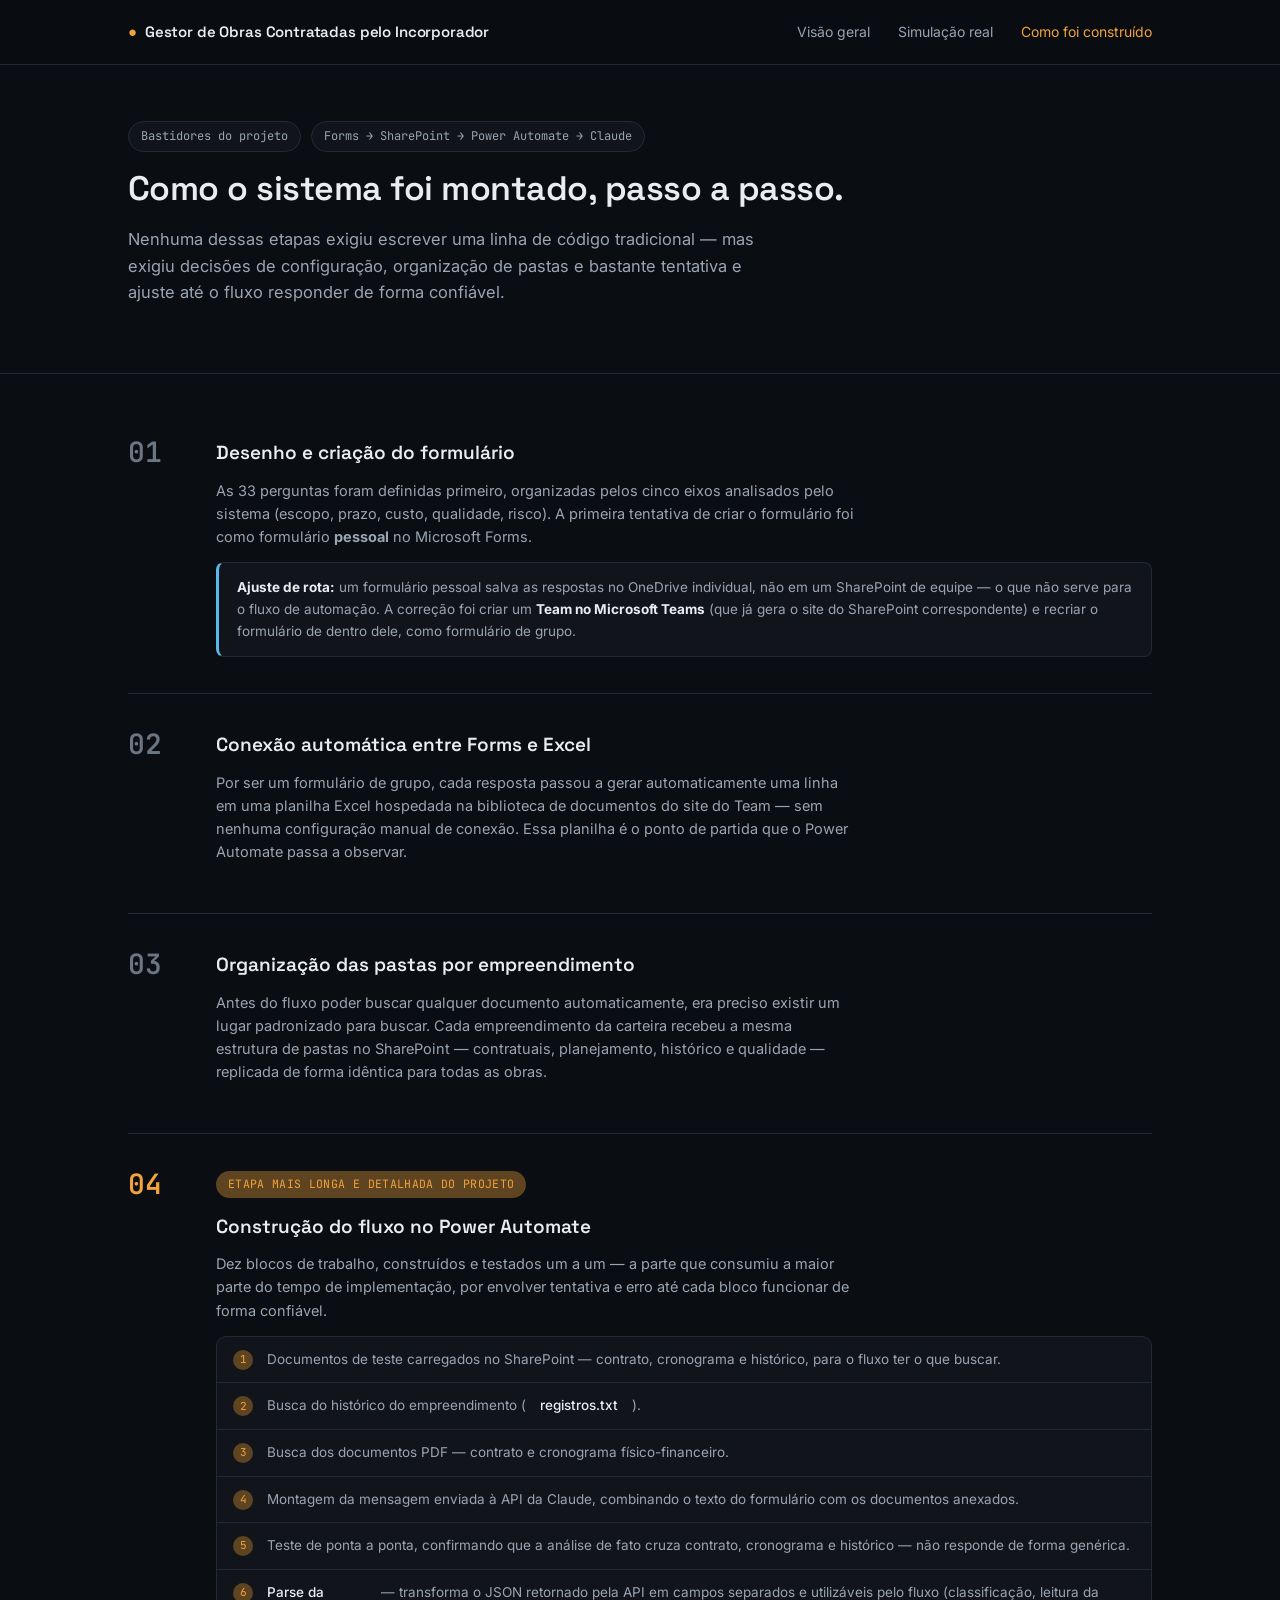
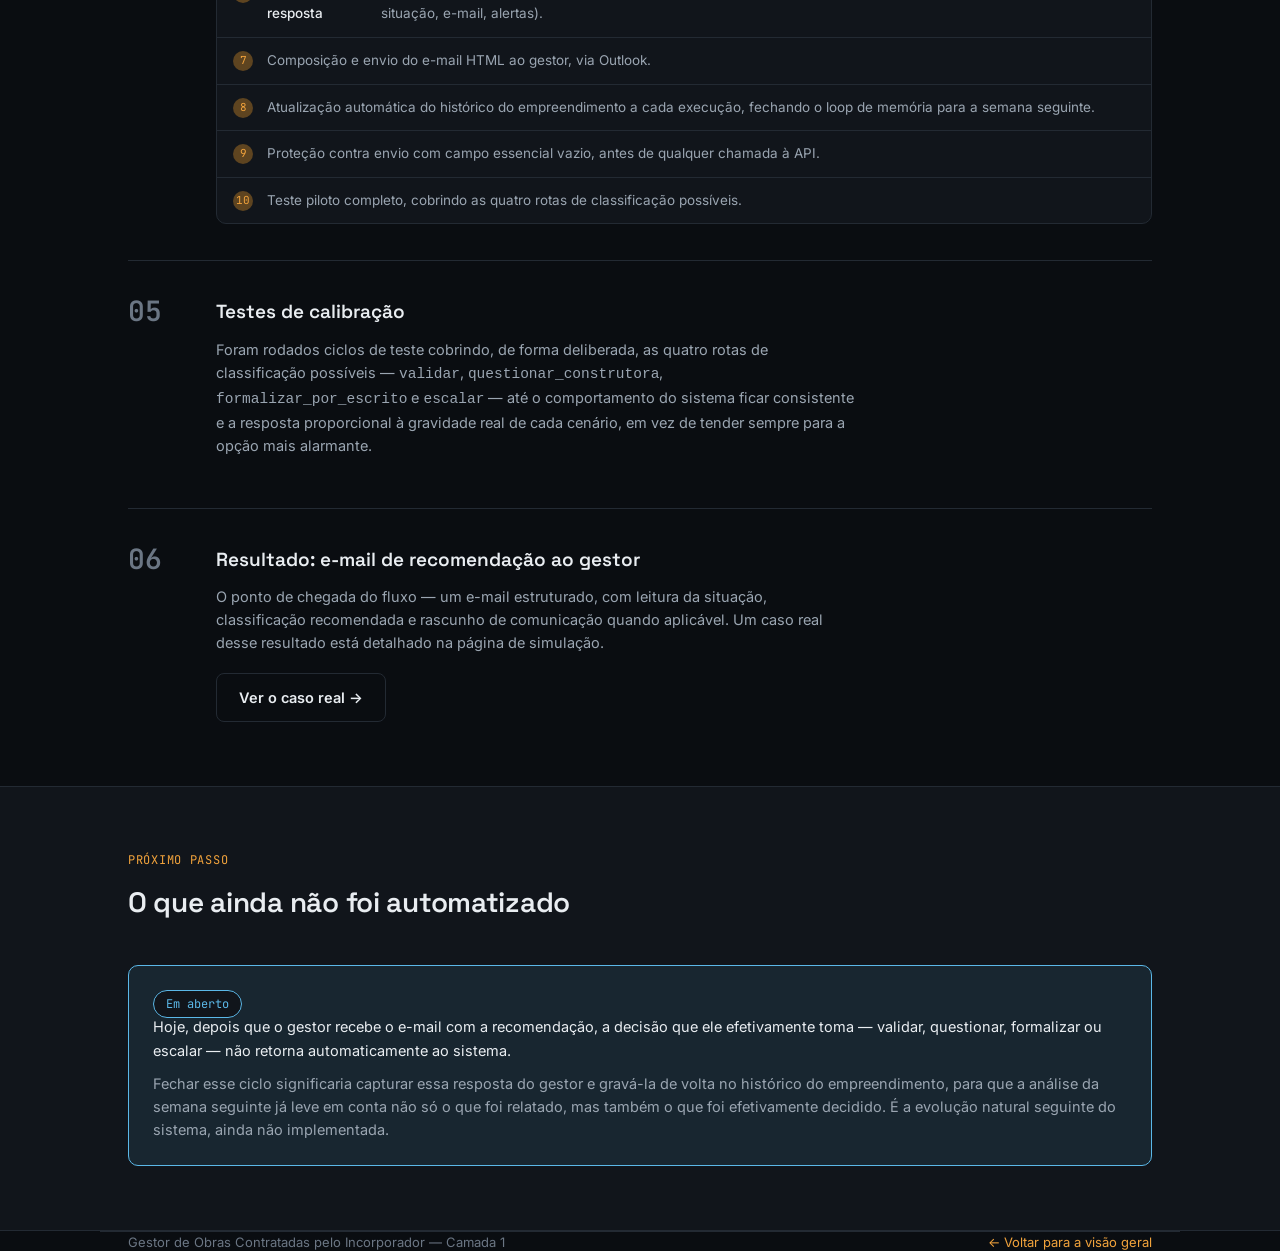
==== construcao.html @ 73fba5fa "adicionar pagina como construido" ====
<!DOCTYPE html>
<html lang="pt-BR">
<head>
<meta charset="UTF-8">
<meta name="viewport" content="width=device-width, initial-scale=1.0">
<title>Como foi construído | Gestor de Obras Contratadas pelo Incorporador</title>
<meta name="description" content="O caminho real de implementação do sistema: do desenho do formulário ao fluxo no Power Automate, os testes de calibração e o próximo passo ainda em aberto.">
<link rel="preconnect" href="https://fonts.googleapis.com">
<link href="https://fonts.googleapis.com/css2?family=Space+Grotesk:wght@500;600;700&family=Inter:wght@400;500;600&family=JetBrains+Mono:wght@400;500;600;700&display=swap" rel="stylesheet">
<link rel="stylesheet" href="assets/css/style.css">
</head>
<body>

<nav class="site-nav">
  <div class="wrap">
    <div class="brand"><span class="dot">●</span> Gestor de Obras Contratadas pelo Incorporador</div>
    <div class="nav-links">
      <a href="index.html">Visão geral</a>
      <a href="simulacao.html">Simulação real</a>
      <a href="construcao.html" class="current">Como foi construído</a>
    </div>
  </div>
</nav>

<header class="case-header">
  <div class="wrap">
    <div class="case-tags">
      <span class="tag">Bastidores do projeto</span>
      <span class="tag">Forms → SharePoint → Power Automate → Claude</span>
    </div>
    <h1 class="hero-title" style="font-size: 34px; max-width: 720px;">
      Como o sistema foi montado, passo a passo.
    </h1>
    <p class="hero-lede" style="max-width: 640px;">
      Nenhuma dessas etapas exigiu escrever uma linha de código tradicional —
      mas exigiu decisões de configuração, organização de pastas e bastante
      tentativa e ajuste até o fluxo responder de forma confiável.
    </p>
  </div>
</header>

<section>
  <div class="wrap">
    <div class="build-trail">

      <div class="build-step">
        <div class="build-step-no">01</div>
        <div class="build-step-body">
          <h3>Desenho e criação do formulário</h3>
          <p>
            As 33 perguntas foram definidas primeiro, organizadas pelos cinco
            eixos analisados pelo sistema (escopo, prazo, custo, qualidade,
            risco). A primeira tentativa de criar o formulário foi como
            formulário <strong>pessoal</strong> no Microsoft Forms.
          </p>
          <div class="detour-note">
            <strong>Ajuste de rota:</strong> um formulário pessoal salva as
            respostas no OneDrive individual, não em um SharePoint de equipe —
            o que não serve para o fluxo de automação. A correção foi criar um
            <strong>Team no Microsoft Teams</strong> (que já gera o site do
            SharePoint correspondente) e recriar o formulário de dentro dele,
            como formulário de grupo.
          </div>
        </div>
      </div>

      <div class="build-step">
        <div class="build-step-no">02</div>
        <div class="build-step-body">
          <h3>Conexão automática entre Forms e Excel</h3>
          <p>
            Por ser um formulário de grupo, cada resposta passou a gerar
            automaticamente uma linha em uma planilha Excel hospedada na
            biblioteca de documentos do site do Team — sem nenhuma
            configuração manual de conexão. Essa planilha é o ponto de partida
            que o Power Automate passa a observar.
          </p>
        </div>
      </div>

      <div class="build-step">
        <div class="build-step-no">03</div>
        <div class="build-step-body">
          <h3>Organização das pastas por empreendimento</h3>
          <p>
            Antes do fluxo poder buscar qualquer documento automaticamente,
            era preciso existir um lugar padronizado para buscar. Cada
            empreendimento da carteira recebeu a mesma estrutura de pastas no
            SharePoint — contratuais, planejamento, histórico e qualidade —
            replicada de forma idêntica para todas as obras.
          </p>
        </div>
      </div>

      <div class="build-step is-longest">
        <div class="build-step-no">04</div>
        <div class="build-step-body">
          <span class="duration-badge">Etapa mais longa e detalhada do projeto</span>
          <h3>Construção do fluxo no Power Automate</h3>
          <p>
            Dez blocos de trabalho, construídos e testados um a um — a parte
            que consumiu a maior parte do tempo de implementação, por
            envolver tentativa e erro até cada bloco funcionar de forma
            confiável.
          </p>
          <ol class="substep-list">
            <li>Documentos de teste carregados no SharePoint — contrato, cronograma e histórico, para o fluxo ter o que buscar.</li>
            <li>Busca do histórico do empreendimento (<strong>registros.txt</strong>).</li>
            <li>Busca dos documentos PDF — contrato e cronograma físico-financeiro.</li>
            <li>Montagem da mensagem enviada à API da Claude, combinando o texto do formulário com os documentos anexados.</li>
            <li>Teste de ponta a ponta, confirmando que a análise de fato cruza contrato, cronograma e histórico — não responde de forma genérica.</li>
            <li><strong>Parse da resposta</strong> — transforma o JSON retornado pela API em campos separados e utilizáveis pelo fluxo (classificação, leitura da situação, e-mail, alertas).</li>
            <li>Composição e envio do e-mail HTML ao gestor, via Outlook.</li>
            <li>Atualização automática do histórico do empreendimento a cada execução, fechando o loop de memória para a semana seguinte.</li>
            <li>Proteção contra envio com campo essencial vazio, antes de qualquer chamada à API.</li>
            <li>Teste piloto completo, cobrindo as quatro rotas de classificação possíveis.</li>
          </ol>
        </div>
      </div>

      <div class="build-step">
        <div class="build-step-no">05</div>
        <div class="build-step-body">
          <h3>Testes de calibração</h3>
          <p>
            Foram rodados ciclos de teste cobrindo, de forma deliberada, as
            quatro rotas de classificação possíveis — <code>validar</code>,
            <code>questionar_construtora</code>, <code>formalizar_por_escrito</code>
            e <code>escalar</code> — até o comportamento do sistema ficar
            consistente e a resposta proporcional à gravidade real de cada
            cenário, em vez de tender sempre para a opção mais alarmante.
          </p>
        </div>
      </div>

      <div class="build-step">
        <div class="build-step-no">06</div>
        <div class="build-step-body">
          <h3>Resultado: e-mail de recomendação ao gestor</h3>
          <p>
            O ponto de chegada do fluxo — um e-mail estruturado, com leitura
            da situação, classificação recomendada e rascunho de comunicação
            quando aplicável. Um caso real desse resultado está detalhado na
            página de simulação.
          </p>
          <a href="simulacao.html" class="btn btn-ghost" style="margin-top: 4px;">Ver o caso real →</a>
        </div>
      </div>

    </div>
  </div>
</section>

<section class="alt">
  <div class="wrap">
    <div class="section-head">
      <p class="section-label">Próximo passo</p>
      <h2>O que ainda não foi automatizado</h2>
    </div>

    <div class="next-step-card">
      <span class="tag">Em aberto</span>
      <p>
        Hoje, depois que o gestor recebe o e-mail com a recomendação, a
        decisão que ele efetivamente toma — validar, questionar, formalizar
        ou escalar — não retorna automaticamente ao sistema.
      </p>
      <p>
        Fechar esse ciclo significaria capturar essa resposta do gestor e
        gravá-la de volta no histórico do empreendimento, para que a análise
        da semana seguinte já leve em conta não só o que foi relatado, mas
        também o que foi efetivamente decidido. É a evolução natural seguinte
        do sistema, ainda não implementada.
      </p>
    </div>
  </div>
</section>

<footer class="wrap">
  <span>Gestor de Obras Contratadas pelo Incorporador — Camada 1</span>
  <a href="index.html">← Voltar para a visão geral</a>
</footer>

</body>
</html>
---- assets/css/style.css ----
/* ============================================================
   Gestor de Obras Contratadas pelo Incorporador — site estático
   ============================================================ */

:root {
  /* Base */
  --bg-0: #0a0d11;
  --bg-1: #11151b;
  --bg-2: #161b22;
  --line: #232a33;
  --text-0: #e9edf1;
  --text-1: #9aa5b1;
  --text-2: #6b7684;

  /* Acento principal — âmbar de sinalização de obra */
  --amber: #f2a33c;
  --amber-dim: #5e4420;

  /* Cores semânticas dos status reais do sistema */
  --st-validar: #3ddc84;
  --st-validar-bg: rgba(61, 220, 132, 0.1);
  --st-questionar: #5bb8e8;
  --st-questionar-bg: rgba(91, 184, 232, 0.1);
  --st-formalizar: #f2a33c;
  --st-formalizar-bg: rgba(242, 163, 60, 0.12);
  --st-escalar: #e5484d;
  --st-escalar-bg: rgba(229, 72, 77, 0.12);

  /* Type */
  --f-display: 'Space Grotesk', sans-serif;
  --f-body: 'Inter', sans-serif;
  --f-mono: 'JetBrains Mono', monospace;

  --radius: 10px;
  --maxw: 1080px;
}

* { box-sizing: border-box; }
html { scroll-behavior: smooth; }

body {
  margin: 0;
  background: var(--bg-0);
  color: var(--text-0);
  font-family: var(--f-body);
  line-height: 1.6;
  -webkit-font-smoothing: antialiased;
}

a { color: var(--amber); text-decoration: none; }
a:hover { text-decoration: underline; }

img { max-width: 100%; display: block; }

.wrap {
  max-width: var(--maxw);
  margin: 0 auto;
  padding: 0 28px;
}

/* ---------- Nav ---------- */
.site-nav {
  position: sticky;
  top: 0;
  z-index: 50;
  background: rgba(10, 13, 17, 0.85);
  backdrop-filter: blur(10px);
  border-bottom: 1px solid var(--line);
}
.site-nav .wrap {
  display: flex;
  align-items: center;
  justify-content: space-between;
  height: 64px;
}
.brand {
  font-family: var(--f-display);
  font-weight: 600;
  font-size: 15px;
  color: var(--text-0);
  letter-spacing: -0.01em;
  display: flex;
  align-items: center;
  gap: 8px;
}
.brand .dot { color: var(--amber); }
.nav-links {
  display: flex;
  gap: 28px;
  font-size: 14px;
}
.nav-links a { color: var(--text-1); }
.nav-links a:hover { color: var(--text-0); text-decoration: none; }
.nav-links a.current { color: var(--amber); }

/* ---------- Hero ---------- */
.hero {
  padding: 72px 0 56px;
  border-bottom: 1px solid var(--line);
}
.hero-grid {
  display: grid;
  grid-template-columns: 1.1fr 1fr;
  gap: 56px;
  align-items: center;
}
.eyebrow {
  font-family: var(--f-mono);
  font-size: 12.5px;
  letter-spacing: 0.06em;
  color: var(--amber);
  text-transform: uppercase;
  margin: 0 0 16px 0;
}
h1.hero-title {
  font-family: var(--f-display);
  font-size: 42px;
  line-height: 1.12;
  font-weight: 600;
  letter-spacing: -0.015em;
  margin: 0 0 18px 0;
  color: var(--text-0);
}
.hero-lede {
  font-size: 16.5px;
  color: var(--text-1);
  max-width: 480px;
  margin: 0 0 28px 0;
}
.hero-actions { display: flex; gap: 14px; flex-wrap: wrap; }

.btn {
  display: inline-flex;
  align-items: center;
  gap: 8px;
  font-family: var(--f-body);
  font-weight: 600;
  font-size: 14.5px;
  padding: 12px 22px;
  border-radius: 8px;
  border: 1px solid transparent;
  cursor: pointer;
}
.btn-primary {
  background: var(--amber);
  color: #1a1304;
}
.btn-primary:hover { background: #ffb95c; text-decoration: none; }
.btn-ghost {
  background: transparent;
  border-color: var(--line);
  color: var(--text-0);
}
.btn-ghost:hover { border-color: var(--amber); text-decoration: none; }

/* ---------- Instrument panel (hero visual) ---------- */
.panel {
  background: var(--bg-1);
  border: 1px solid var(--line);
  border-radius: var(--radius);
  padding: 22px;
}
.panel-head {
  display: flex;
  justify-content: space-between;
  align-items: baseline;
  margin-bottom: 16px;
  font-family: var(--f-mono);
  font-size: 11.5px;
  color: var(--text-2);
  text-transform: uppercase;
  letter-spacing: 0.05em;
}
.axis-row {
  display: flex;
  align-items: center;
  justify-content: space-between;
  padding: 11px 0;
  border-bottom: 1px solid var(--line);
  font-size: 14px;
}
.axis-row:last-child { border-bottom: none; }
.axis-name { color: var(--text-0); font-weight: 500; }
.axis-status {
  font-family: var(--f-mono);
  font-size: 11.5px;
  font-weight: 600;
  padding: 3px 10px;
  border-radius: 100px;
  letter-spacing: 0.02em;
}
.axis-status.ok { color: var(--st-validar); background: var(--st-validar-bg); }
.axis-status.warn { color: var(--st-formalizar); background: var(--st-formalizar-bg); }

/* ---------- Sections ---------- */
section { padding: 64px 0; }
section.alt { background: var(--bg-1); border-top: 1px solid var(--line); border-bottom: 1px solid var(--line); }

.section-head { max-width: 600px; margin: 0 0 40px 0; }
.section-label {
  font-family: var(--f-mono);
  font-size: 12px;
  color: var(--amber);
  text-transform: uppercase;
  letter-spacing: 0.06em;
  margin: 0 0 10px 0;
}
h2 {
  font-family: var(--f-display);
  font-size: 28px;
  font-weight: 600;
  letter-spacing: -0.01em;
  margin: 0 0 12px 0;
  color: var(--text-0);
}
h3 {
  font-family: var(--f-display);
  font-size: 18px;
  font-weight: 600;
  color: var(--text-0);
  margin: 0 0 8px 0;
}
.section-desc { color: var(--text-1); font-size: 15.5px; margin: 0; }

/* ---------- Flow diagram ---------- */
.flow {
  display: flex;
  align-items: stretch;
  gap: 0;
  overflow-x: auto;
  padding-bottom: 8px;
}
.flow-step {
  flex: 1;
  min-width: 150px;
  background: var(--bg-1);
  border: 1px solid var(--line);
  border-radius: var(--radius);
  padding: 18px 16px;
  position: relative;
}
.flow-step .step-no {
  font-family: var(--f-mono);
  font-size: 11px;
  color: var(--amber);
  margin-bottom: 10px;
  display: block;
}
.flow-step h4 {
  font-family: var(--f-body);
  font-size: 14.5px;
  font-weight: 600;
  margin: 0 0 6px 0;
  color: var(--text-0);
}
.flow-step p {
  font-size: 13px;
  color: var(--text-1);
  margin: 0;
  line-height: 1.5;
}
.flow-arrow {
  display: flex;
  align-items: center;
  justify-content: center;
  width: 28px;
  color: var(--text-2);
  font-size: 18px;
  flex-shrink: 0;
}

/* ---------- Route cards ---------- */
.routes-grid {
  display: grid;
  grid-template-columns: repeat(4, 1fr);
  gap: 16px;
}
.route-card {
  background: var(--bg-1);
  border: 1px solid var(--line);
  border-radius: var(--radius);
  padding: 20px;
  border-top: 3px solid var(--c);
}
.route-card.validar { --c: var(--st-validar); }
.route-card.questionar { --c: var(--st-questionar); }
.route-card.formalizar { --c: var(--st-formalizar); }
.route-card.escalar { --c: var(--st-escalar); }
.route-name {
  font-family: var(--f-mono);
  font-size: 13px;
  font-weight: 700;
  color: var(--c);
  margin: 0 0 10px 0;
  text-transform: lowercase;
}
.route-card p { font-size: 13.5px; color: var(--text-1); margin: 0; }

/* ---------- Folder tree (estrutura de pastas do SharePoint) ---------- */
.folder-tree {
  background: var(--bg-2);
  border: 1px solid var(--line);
  border-radius: var(--radius);
  padding: 24px 28px;
  margin-top: 28px;
  font-family: var(--f-mono);
  font-size: 13.5px;
}
.folder-tree-note {
  font-family: var(--f-body);
  font-size: 13.5px;
  color: var(--text-1);
  margin: 0 0 18px 0;
}
.ft-row {
  display: flex;
  align-items: baseline;
  gap: 10px;
  padding: 5px 0;
  color: var(--text-1);
}
.ft-row .ft-icon { color: var(--text-2); flex-shrink: 0; }
.ft-row .ft-name { color: var(--text-0); }
.ft-row .ft-desc { color: var(--text-2); font-family: var(--f-body); font-size: 12.5px; }
.ft-l1 { padding-left: 0; }
.ft-l2 { padding-left: 22px; }
.ft-l3 { padding-left: 44px; }
.ft-row.ft-highlight .ft-name { color: var(--amber); }

/* ---------- Subsection heading (inside an existing section) ---------- */
.subsection-head {
  margin-top: 56px;
  margin-bottom: 0;
}
.subsection-head h3 { font-size: 17px; margin-bottom: 6px; }
.subsection-head p { color: var(--text-1); font-size: 14px; margin: 0; }

/* ============================================================
   Página "Como foi construído"
   ============================================================ */

.build-trail {
  position: relative;
  padding-left: 0;
}
.build-step {
  display: grid;
  grid-template-columns: 64px 1fr;
  gap: 24px;
  padding: 36px 0;
  border-bottom: 1px solid var(--line);
}
.build-step:first-child { padding-top: 0; }
.build-step:last-child { border-bottom: none; padding-bottom: 0; }

.build-step-no {
  font-family: var(--f-mono);
  font-size: 28px;
  font-weight: 600;
  color: var(--text-2);
  line-height: 1;
}
.build-step.is-longest .build-step-no { color: var(--amber); }

.build-step-body h3 {
  font-size: 19px;
  margin-bottom: 10px;
}
.build-step-body > p {
  color: var(--text-1);
  font-size: 14.5px;
  margin: 0 0 14px 0;
  max-width: 640px;
}
.duration-badge {
  display: inline-flex;
  align-items: center;
  gap: 6px;
  font-family: var(--f-mono);
  font-size: 11.5px;
  color: var(--amber);
  background: var(--amber-dim);
  border-radius: 100px;
  padding: 4px 12px;
  margin-bottom: 14px;
  text-transform: uppercase;
  letter-spacing: 0.03em;
}

.substep-list {
  list-style: none;
  margin: 0;
  padding: 0;
  counter-reset: substep;
  border: 1px solid var(--line);
  border-radius: var(--radius);
  background: var(--bg-1);
  overflow: hidden;
}
.substep-list li {
  counter-increment: substep;
  display: flex;
  gap: 14px;
  padding: 12px 16px;
  border-bottom: 1px solid var(--line);
  font-size: 13.5px;
  color: var(--text-1);
}
.substep-list li:last-child { border-bottom: none; }
.substep-list li::before {
  content: counter(substep);
  font-family: var(--f-mono);
  font-size: 11px;
  color: var(--amber);
  background: var(--amber-dim);
  width: 20px;
  height: 20px;
  border-radius: 50%;
  display: flex;
  align-items: center;
  justify-content: center;
  flex-shrink: 0;
  margin-top: 1px;
}
.substep-list li strong { color: var(--text-0); font-weight: 500; }

.detour-note {
  background: var(--bg-1);
  border: 1px solid var(--line);
  border-left: 3px solid var(--st-questionar);
  border-radius: 8px;
  padding: 14px 18px;
  font-size: 13.5px;
  color: var(--text-1);
  margin-top: 14px;
}
.detour-note strong { color: var(--text-0); }

.next-step-card {
  background: var(--st-questionar-bg);
  border: 1px solid var(--st-questionar);
  border-radius: var(--radius);
  padding: 24px;
}
.next-step-card .tag {
  border-color: var(--st-questionar);
  color: var(--st-questionar);
  margin-bottom: 12px;
}
.next-step-card p { color: var(--text-0); font-size: 14.5px; margin: 0; }
.next-step-card p + p { margin-top: 10px; color: var(--text-1); }

/* ---------- Cards / grid ---------- */
.card-grid {
  display: grid;
  grid-template-columns: repeat(3, 1fr);
  gap: 20px;
}
.info-card {
  background: var(--bg-1);
  border: 1px solid var(--line);
  border-radius: var(--radius);
  padding: 22px;
}
.info-card p { color: var(--text-1); font-size: 14px; margin: 0; }

/* ---------- CTA banner ---------- */
.cta-banner {
  background: linear-gradient(135deg, var(--bg-2), var(--bg-1));
  border: 1px solid var(--line);
  border-radius: 16px;
  padding: 44px;
  display: flex;
  align-items: center;
  justify-content: space-between;
  gap: 32px;
  flex-wrap: wrap;
}
.cta-banner h3 { font-size: 22px; margin-bottom: 6px; }
.cta-banner p { color: var(--text-1); margin: 0; max-width: 460px; }

/* ---------- Footer ---------- */
footer {
  border-top: 1px solid var(--line);
  padding: 32px 0;
  font-size: 13px;
  color: var(--text-2);
  display: flex;
  justify-content: space-between;
  flex-wrap: wrap;
  gap: 12px;
}

/* ============================================================
   Simulação page
   ============================================================ */

.case-header {
  padding: 56px 0 40px;
  border-bottom: 1px solid var(--line);
}
.case-tags {
  display: flex;
  gap: 10px;
  margin-bottom: 18px;
  flex-wrap: wrap;
}
.tag {
  font-family: var(--f-mono);
  font-size: 12px;
  color: var(--text-1);
  background: var(--bg-1);
  border: 1px solid var(--line);
  padding: 5px 12px;
  border-radius: 100px;
}
.expectation-box {
  background: var(--bg-1);
  border: 1px solid var(--line);
  border-left: 3px solid var(--st-questionar);
  border-radius: 8px;
  padding: 18px 20px;
  margin-top: 24px;
  font-size: 14.5px;
  color: var(--text-1);
}
.expectation-box strong { color: var(--text-0); }

/* Data table */
.data-table {
  width: 100%;
  border-collapse: collapse;
  font-size: 14px;
  background: var(--bg-1);
  border: 1px solid var(--line);
  border-radius: var(--radius);
  overflow: hidden;
}
.data-table th, .data-table td {
  text-align: left;
  padding: 12px 16px;
  border-bottom: 1px solid var(--line);
}
.data-table th {
  font-family: var(--f-mono);
  font-size: 11.5px;
  text-transform: uppercase;
  letter-spacing: 0.04em;
  color: var(--text-2);
  background: var(--bg-2);
  width: 38%;
}
.data-table td { color: var(--text-0); }
.data-table tr:last-child td, .data-table tr:last-child th { border-bottom: none; }
.data-table .group-row th, .data-table .group-row td {
  background: var(--bg-2);
  font-family: var(--f-mono);
  font-size: 11.5px;
  color: var(--amber);
  text-transform: uppercase;
  letter-spacing: 0.05em;
}

/* Evidence trail — signature element */
.trail {
  position: relative;
  padding-left: 28px;
  margin-top: 8px;
}
.trail::before {
  content: '';
  position: absolute;
  left: 7px;
  top: 6px;
  bottom: 6px;
  width: 2px;
  background: var(--line);
}
.trail-item {
  position: relative;
  padding-bottom: 28px;
}
.trail-item:last-child { padding-bottom: 0; }
.trail-dot {
  position: absolute;
  left: -28px;
  top: 4px;
  width: 16px;
  height: 16px;
  border-radius: 50%;
  background: var(--bg-0);
  border: 2px solid var(--text-2);
}
.trail-item.flag .trail-dot { border-color: var(--st-formalizar); background: var(--st-formalizar-bg); }
.trail-date {
  font-family: var(--f-mono);
  font-size: 12px;
  color: var(--text-2);
  margin-bottom: 4px;
}
.trail-item.flag .trail-date { color: var(--st-formalizar); }
.trail-text { font-size: 14.5px; color: var(--text-1); }
.trail-item.flag .trail-text { color: var(--text-0); }
.trail-text strong { color: var(--text-0); }

.verdict-card {
  background: var(--st-formalizar-bg);
  border: 1px solid var(--st-formalizar);
  border-radius: var(--radius);
  padding: 24px;
  margin-top: 24px;
}
.verdict-card .route-name { font-size: 15px; margin-bottom: 8px; }
.verdict-card p { color: var(--text-0); font-size: 14.5px; margin: 0; }

/* Email embed */
.email-frame-wrap {
  border: 1px solid var(--line);
  border-radius: var(--radius);
  overflow: hidden;
  background: #fff;
}
.email-frame-wrap iframe {
  width: 100%;
  height: 1500px;
  border: none;
  display: block;
}

.download-row {
  display: flex;
  gap: 14px;
  margin-top: 18px;
  flex-wrap: wrap;
}
.download-card {
  display: flex;
  align-items: center;
  gap: 12px;
  background: var(--bg-1);
  border: 1px solid var(--line);
  border-radius: 8px;
  padding: 14px 18px;
  flex: 1;
  min-width: 220px;
}
.download-card .dl-icon {
  font-family: var(--f-mono);
  color: var(--amber);
  font-size: 18px;
}
.download-card .dl-text { flex: 1; }
.download-card .dl-name { font-size: 14px; color: var(--text-0); font-weight: 500; }
.download-card .dl-meta { font-size: 12px; color: var(--text-2); }
.download-card a.dl-btn {
  font-family: var(--f-mono);
  font-size: 12px;
  color: var(--amber);
  border: 1px solid var(--amber-dim);
  padding: 6px 12px;
  border-radius: 6px;
}
.download-card a.dl-btn:hover { background: var(--amber-dim); text-decoration: none; }

.qr-card {
  display: flex;
  align-items: center;
  gap: 18px;
  background: var(--bg-1);
  border: 1px solid var(--line);
  border-radius: var(--radius);
  padding: 20px;
}
.qr-card img {
  width: 96px;
  height: 96px;
  border-radius: 6px;
  background: #fff;
  padding: 6px;
}
.qr-card .qr-text { font-size: 13.5px; color: var(--text-1); }
.qr-card .qr-text a { font-family: var(--f-mono); font-size: 12.5px; }

/* ---------- Responsive ---------- */
@media (max-width: 880px) {
  .hero-grid { grid-template-columns: 1fr; gap: 36px; }
  .routes-grid { grid-template-columns: repeat(2, 1fr); }
  .card-grid { grid-template-columns: 1fr; }
  .flow { flex-direction: column; }
  .flow-arrow { transform: rotate(90deg); width: auto; padding: 4px 0; }
  h1.hero-title { font-size: 32px; }
  .nav-links { gap: 18px; font-size: 13px; }
  .cta-banner { flex-direction: column; align-items: flex-start; }
  .email-frame-wrap iframe { height: 1900px; }
}
@media (max-width: 600px) {
  .routes-grid { grid-template-columns: 1fr; }
  .qr-card { flex-direction: column; text-align: center; }
}

@media (prefers-reduced-motion: reduce) {
  html { scroll-behavior: auto; }
}

:focus-visible {
  outline: 2px solid var(--amber);
  outline-offset: 2px;
}
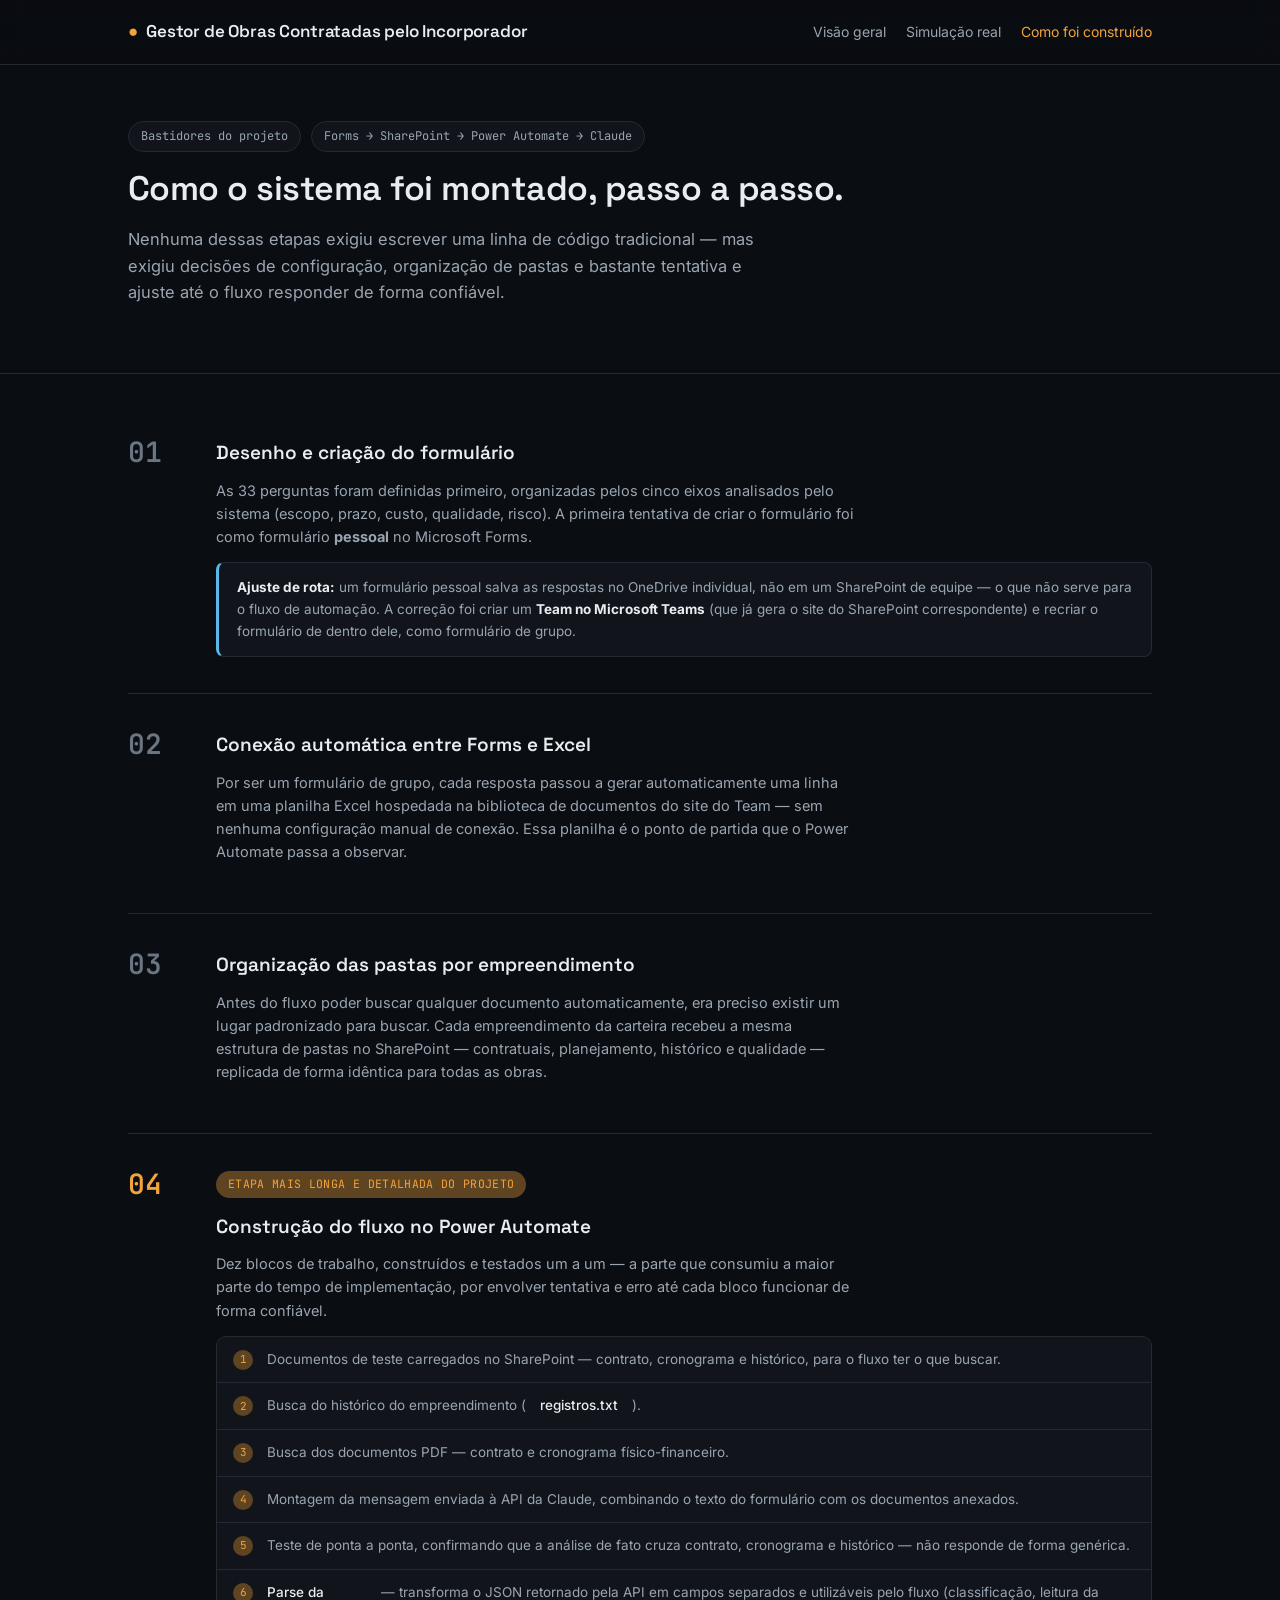
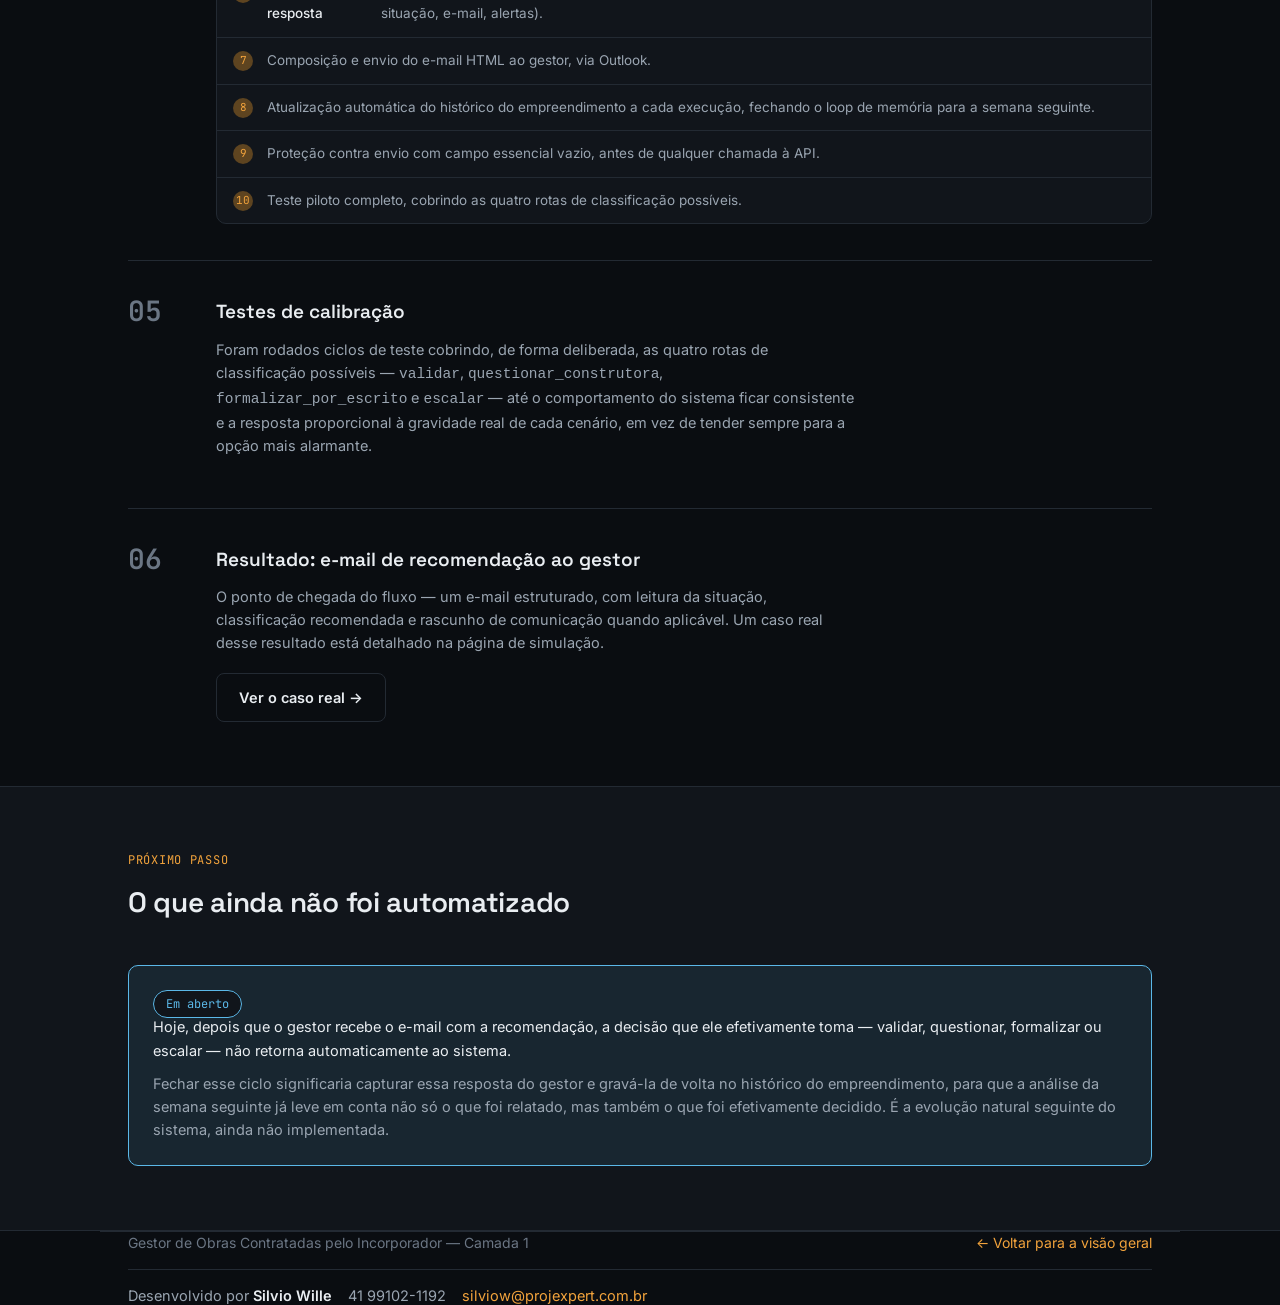
==== commit c1fcc478: "versao 22jun26 11h" ====
--- a/construcao.html
+++ b/construcao.html
@@ -177,8 +177,15 @@
 </section>
 
 <footer class="wrap">
-  <span>Gestor de Obras Contratadas pelo Incorporador — Camada 1</span>
-  <a href="index.html">← Voltar para a visão geral</a>
+  <div class="footer-row">
+    <span>Gestor de Obras Contratadas pelo Incorporador — Camada 1</span>
+    <a href="index.html">← Voltar para a visão geral</a>
+  </div>
+  <div class="footer-credit">
+    <span>Desenvolvido por <strong>Silvio Wille</strong></span>
+    <span>41 99102-1192</span>
+    <a href="mailto:silviow@projexpert.com.br">silviow@projexpert.com.br</a>
+  </div>
 </footer>
 
 </body>
--- a/assets/css/style.css
+++ b/assets/css/style.css
@@ -63,7 +63,7 @@
   position: sticky;
   top: 0;
   z-index: 50;
-  background: rgba(10, 13, 17, 0.85);
+  background: rgba(10, 13, 17, 0.92);
   backdrop-filter: blur(10px);
   border-bottom: 1px solid var(--line);
 }
@@ -71,27 +71,40 @@
   display: flex;
   align-items: center;
   justify-content: space-between;
-  height: 64px;
+  flex-wrap: wrap;
+  gap: 10px 24px;
+  min-height: 64px;
+  padding-top: 12px;
+  padding-bottom: 12px;
 }
 .brand {
   font-family: var(--f-display);
   font-weight: 600;
-  font-size: 15px;
+  font-size: 17px;
   color: var(--text-0);
   letter-spacing: -0.01em;
   display: flex;
   align-items: center;
   gap: 8px;
-}
-.brand .dot { color: var(--amber); }
+  line-height: 1.25;
+  white-space: normal;
+}
+.brand .dot { color: var(--amber); flex-shrink: 0; }
 .nav-links {
   display: flex;
-  gap: 28px;
+  gap: 20px;
+  flex-wrap: wrap;
   font-size: 14px;
 }
-.nav-links a { color: var(--text-1); }
+.nav-links a { color: var(--text-1); white-space: nowrap; }
 .nav-links a:hover { color: var(--text-0); text-decoration: none; }
 .nav-links a.current { color: var(--amber); }
+
+@media (max-width: 640px) {
+  .site-nav .wrap { flex-direction: column; align-items: flex-start; gap: 8px; padding-top: 14px; padding-bottom: 14px; }
+  .brand { font-size: 16.5px; }
+  .nav-links { gap: 16px; font-size: 13.5px; width: 100%; }
+}
 
 /* ---------- Hero ---------- */
 .hero {
@@ -482,13 +495,35 @@
 /* ---------- Footer ---------- */
 footer {
   border-top: 1px solid var(--line);
-  padding: 32px 0;
-  font-size: 13px;
+  padding: 28px 0 32px;
+  font-size: 14px;
   color: var(--text-2);
+  display: flex;
+  flex-direction: column;
+  gap: 14px;
+}
+.footer-row {
   display: flex;
   justify-content: space-between;
   flex-wrap: wrap;
-  gap: 12px;
+  gap: 10px 16px;
+}
+.footer-credit {
+  border-top: 1px solid var(--line);
+  padding-top: 14px;
+  font-size: 14.5px;
+  color: var(--text-1);
+  display: flex;
+  flex-wrap: wrap;
+  gap: 6px 16px;
+  align-items: baseline;
+}
+.footer-credit strong { color: var(--text-0); font-weight: 600; }
+.footer-credit a { color: var(--amber); }
+
+@media (max-width: 640px) {
+  footer { font-size: 14px; }
+  .footer-credit { font-size: 14px; flex-direction: column; gap: 4px; }
 }
 
 /* ============================================================
@@ -689,13 +724,22 @@
   .flow { flex-direction: column; }
   .flow-arrow { transform: rotate(90deg); width: auto; padding: 4px 0; }
   h1.hero-title { font-size: 32px; }
-  .nav-links { gap: 18px; font-size: 13px; }
   .cta-banner { flex-direction: column; align-items: flex-start; }
   .email-frame-wrap iframe { height: 1900px; }
 }
 @media (max-width: 600px) {
   .routes-grid { grid-template-columns: 1fr; }
   .qr-card { flex-direction: column; text-align: center; }
+  .wrap { padding: 0 18px; }
+  .data-table-scroll { overflow-x: auto; -webkit-overflow-scrolling: touch; border-radius: var(--radius); }
+  .data-table { font-size: 13px; min-width: 480px; }
+  .data-table th, .data-table td { padding: 10px 12px; }
+  .build-step { grid-template-columns: 1fr; gap: 8px; }
+  .build-step-no { font-size: 20px; }
+  h2 { font-size: 23px; }
+  .hero-title { font-size: 27px; }
+  .case-header .hero-title { font-size: 26px !important; }
+  section { padding: 44px 0; }
 }
 
 @media (prefers-reduced-motion: reduce) {
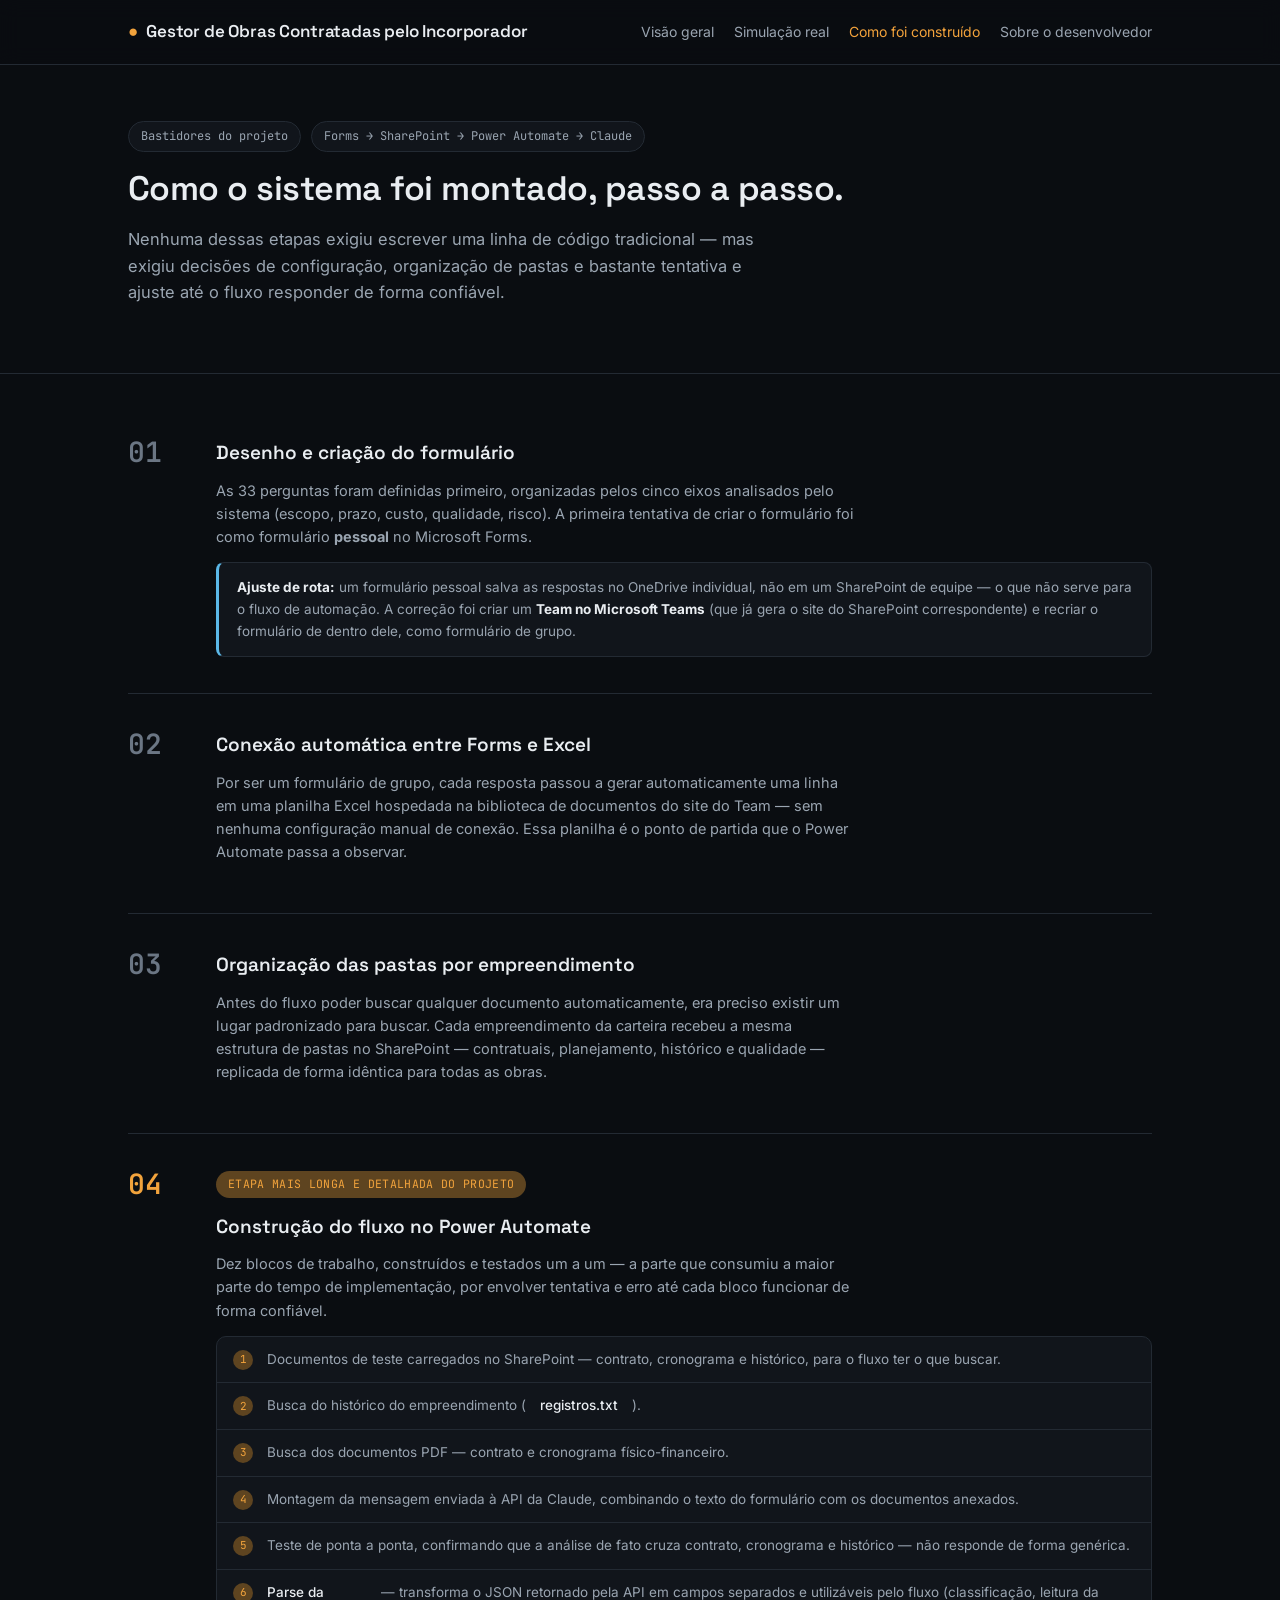
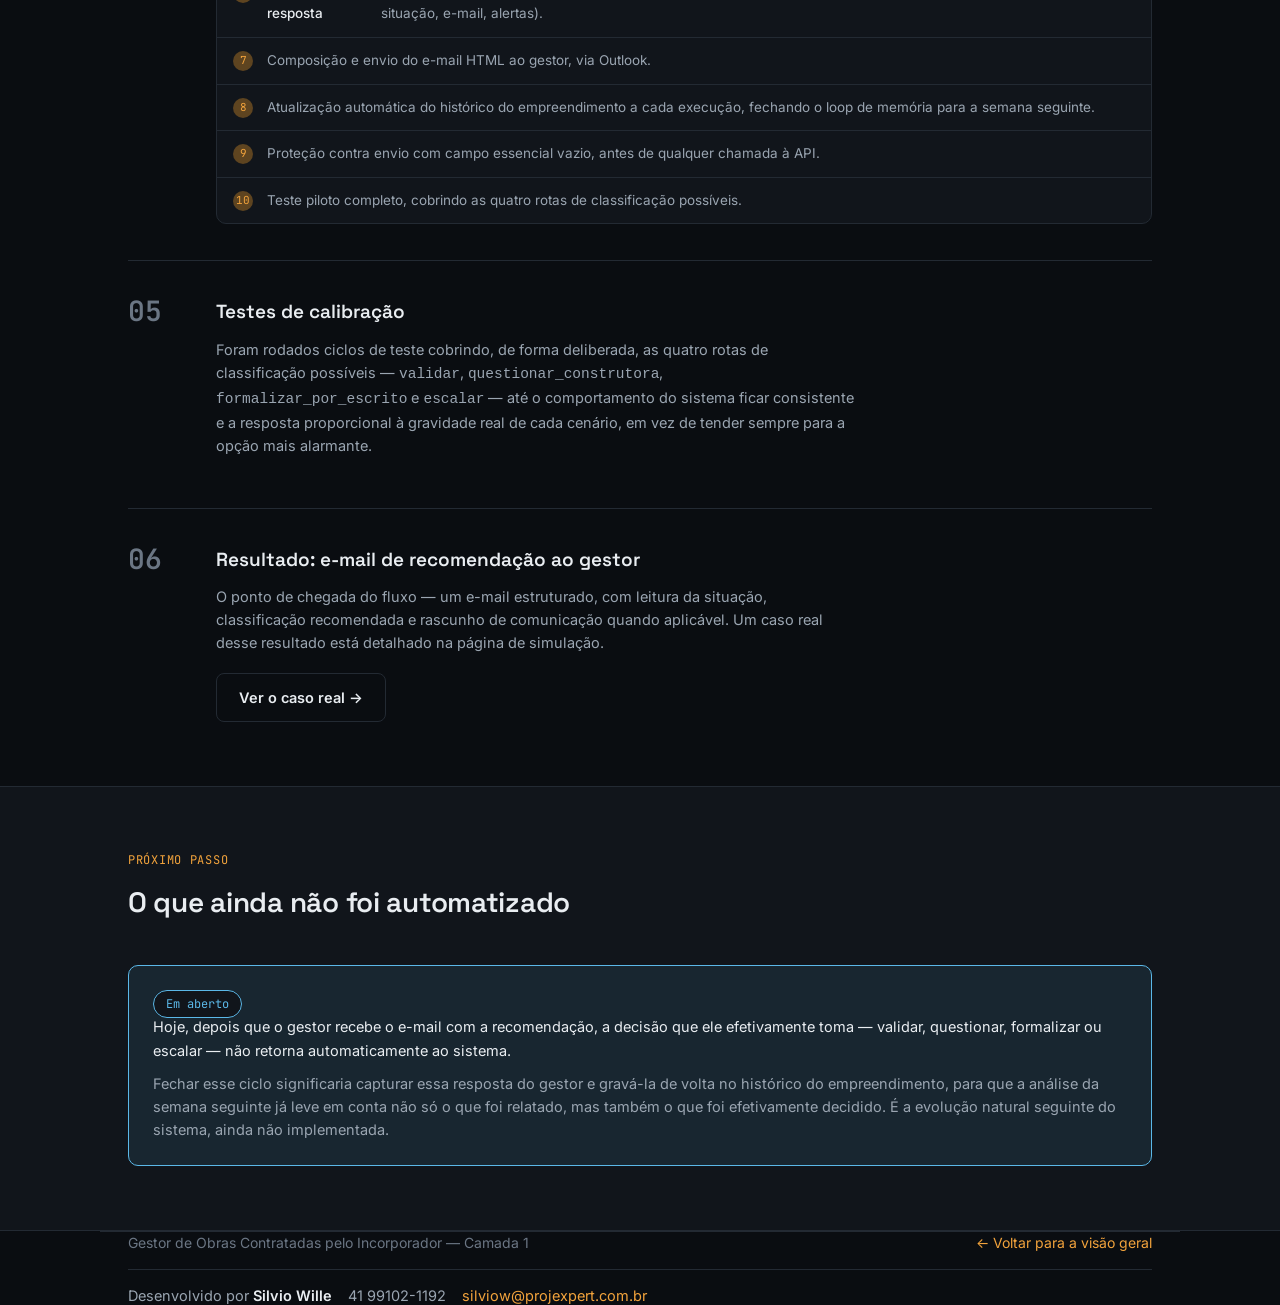
==== commit 92c29ee1: "versao 22jun 11h26min" ====
--- a/construcao.html
+++ b/construcao.html
@@ -18,6 +18,7 @@
       <a href="index.html">Visão geral</a>
       <a href="simulacao.html">Simulação real</a>
       <a href="construcao.html" class="current">Como foi construído</a>
+      <a href="sobre.html">Sobre o desenvolvedor</a>
     </div>
   </div>
 </nav>
--- a/assets/css/style.css
+++ b/assets/css/style.css
@@ -462,6 +462,134 @@
 }
 .next-step-card p { color: var(--text-0); font-size: 14.5px; margin: 0; }
 .next-step-card p + p { margin-top: 10px; color: var(--text-1); }
+
+/* ============================================================
+   Página "Sobre o desenvolvedor"
+   ============================================================ */
+
+.profile-hero {
+  display: grid;
+  grid-template-columns: auto 1fr;
+  gap: 28px;
+  align-items: center;
+}
+.profile-avatar {
+  width: 96px;
+  height: 96px;
+  border-radius: 50%;
+  background: var(--bg-2);
+  border: 2px solid var(--amber);
+  display: flex;
+  align-items: center;
+  justify-content: center;
+  font-family: var(--f-display);
+  font-size: 32px;
+  font-weight: 600;
+  color: var(--amber);
+  flex-shrink: 0;
+}
+
+.contact-row {
+  display: flex;
+  gap: 14px;
+  flex-wrap: wrap;
+  margin-top: 28px;
+}
+.social-row {
+  display: flex;
+  gap: 18px;
+  flex-wrap: wrap;
+  margin-top: 18px;
+  font-size: 14px;
+}
+.social-row a { color: var(--text-1); display: inline-flex; align-items: center; gap: 6px; }
+.social-row a:hover { color: var(--amber); text-decoration: none; }
+
+.btn-whatsapp {
+  background: #25D366;
+  color: #06210f;
+}
+.btn-whatsapp:hover { background: #2fe579; text-decoration: none; }
+
+.offer-grid {
+  display: grid;
+  grid-template-columns: repeat(3, 1fr);
+  gap: 18px;
+}
+.offer-card {
+  background: var(--bg-1);
+  border: 1px solid var(--line);
+  border-radius: var(--radius);
+  padding: 24px;
+}
+.offer-card .offer-icon {
+  font-family: var(--f-mono);
+  color: var(--amber);
+  font-size: 12px;
+  text-transform: uppercase;
+  letter-spacing: 0.05em;
+  margin-bottom: 10px;
+}
+.offer-card p { color: var(--text-1); font-size: 14px; margin: 0; }
+
+.community-card {
+  background: linear-gradient(135deg, var(--bg-2), var(--bg-1));
+  border: 1px solid var(--line);
+  border-left: 3px solid var(--amber);
+  border-radius: var(--radius);
+  padding: 28px;
+  margin-top: 20px;
+}
+.community-card p { color: var(--text-1); font-size: 14.5px; margin: 0 0 16px 0; max-width: 600px; }
+.community-card p:last-of-type { margin-bottom: 0; }
+
+.books-grid {
+  display: grid;
+  grid-template-columns: repeat(2, 1fr);
+  gap: 20px;
+}
+.book-card {
+  background: var(--bg-1);
+  border: 1px solid var(--line);
+  border-radius: var(--radius);
+  padding: 24px;
+  display: flex;
+  gap: 20px;
+  align-items: center;
+}
+.book-card img {
+  width: 92px;
+  height: 92px;
+  border-radius: 6px;
+  background: #fff;
+  padding: 6px;
+  flex-shrink: 0;
+}
+.book-card .book-text { flex: 1; }
+.book-card h4 {
+  font-family: var(--f-body);
+  font-size: 15px;
+  font-weight: 600;
+  color: var(--text-0);
+  margin: 0 0 6px 0;
+}
+.book-card a.book-link {
+  font-family: var(--f-mono);
+  font-size: 12.5px;
+  color: var(--amber);
+}
+
+@media (max-width: 880px) {
+  .offer-grid { grid-template-columns: 1fr; }
+  .books-grid { grid-template-columns: 1fr; }
+}
+@media (max-width: 600px) {
+  .profile-hero { grid-template-columns: 1fr; text-align: center; justify-content: center; }
+  .profile-avatar { margin: 0 auto; }
+  .contact-row { justify-content: center; }
+  .social-row { justify-content: center; }
+  .book-card { flex-direction: column; text-align: center; }
+}
 
 /* ---------- Cards / grid ---------- */
 .card-grid {
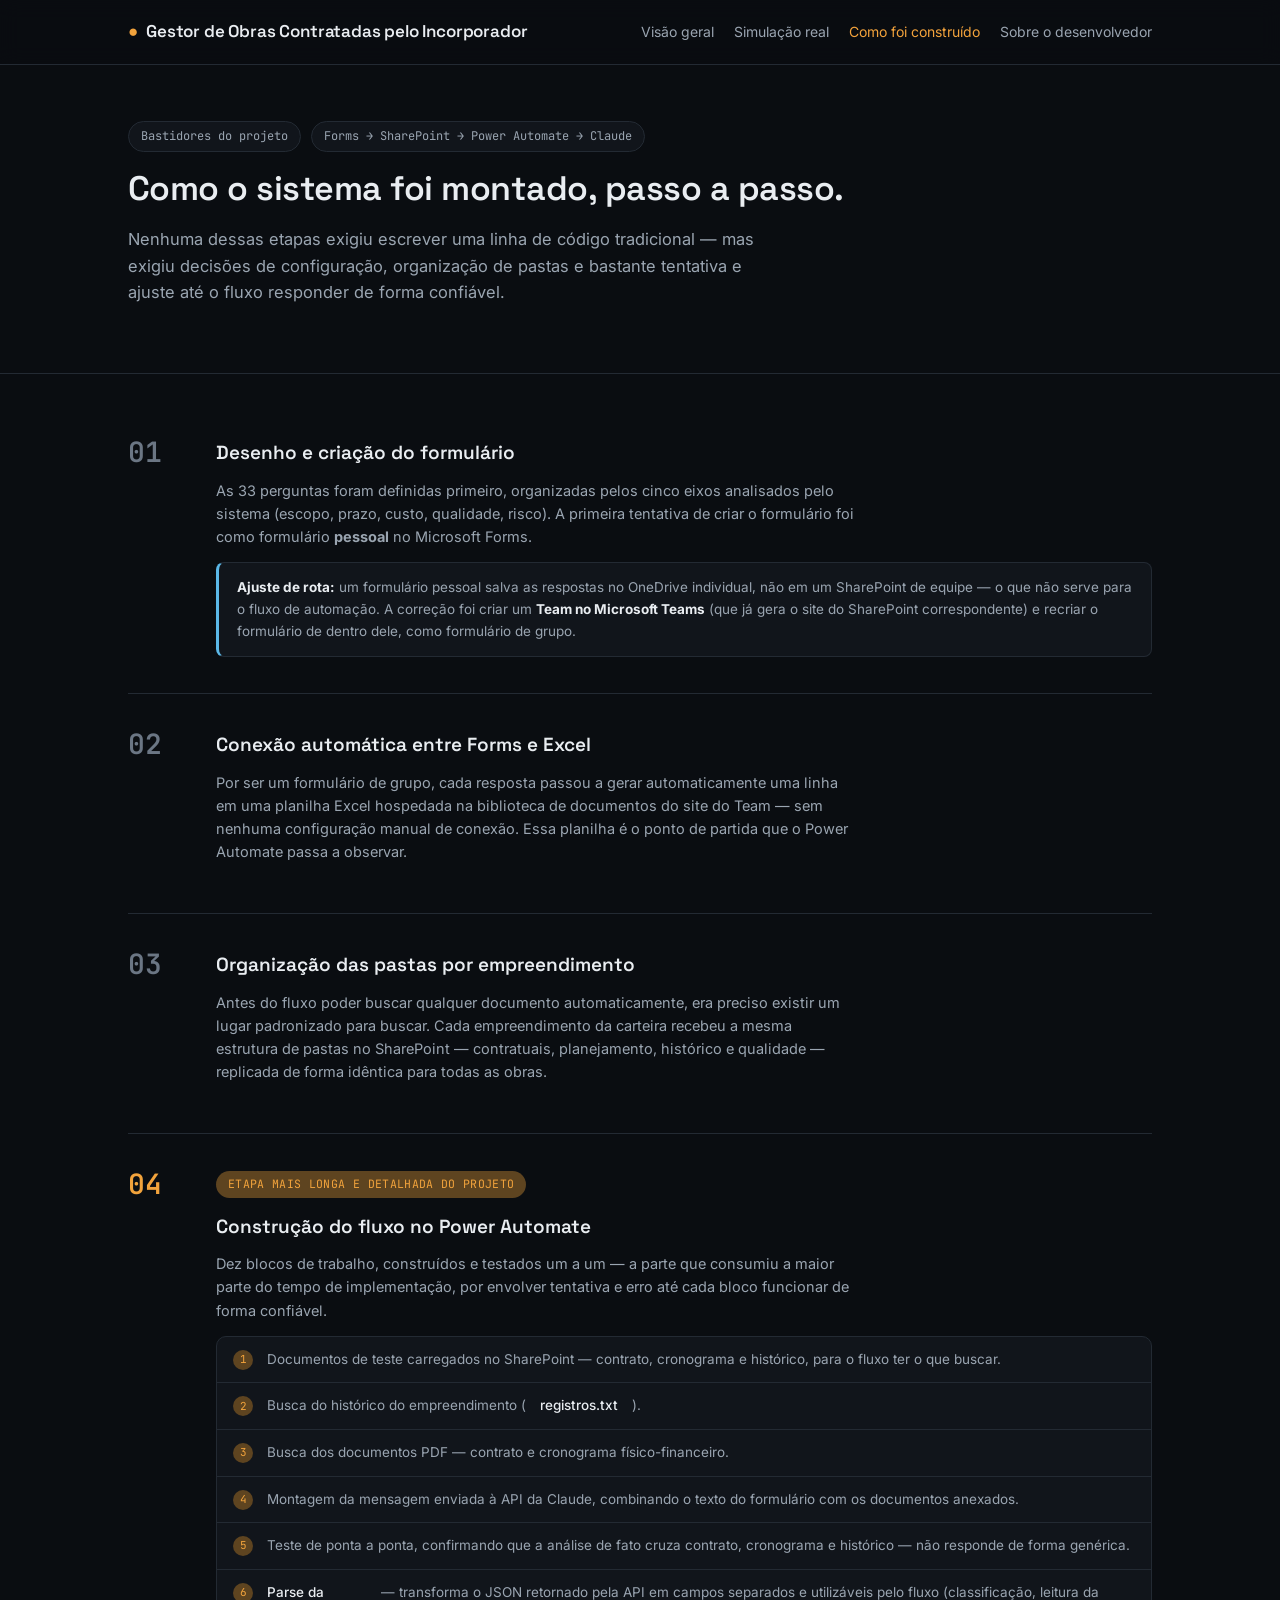
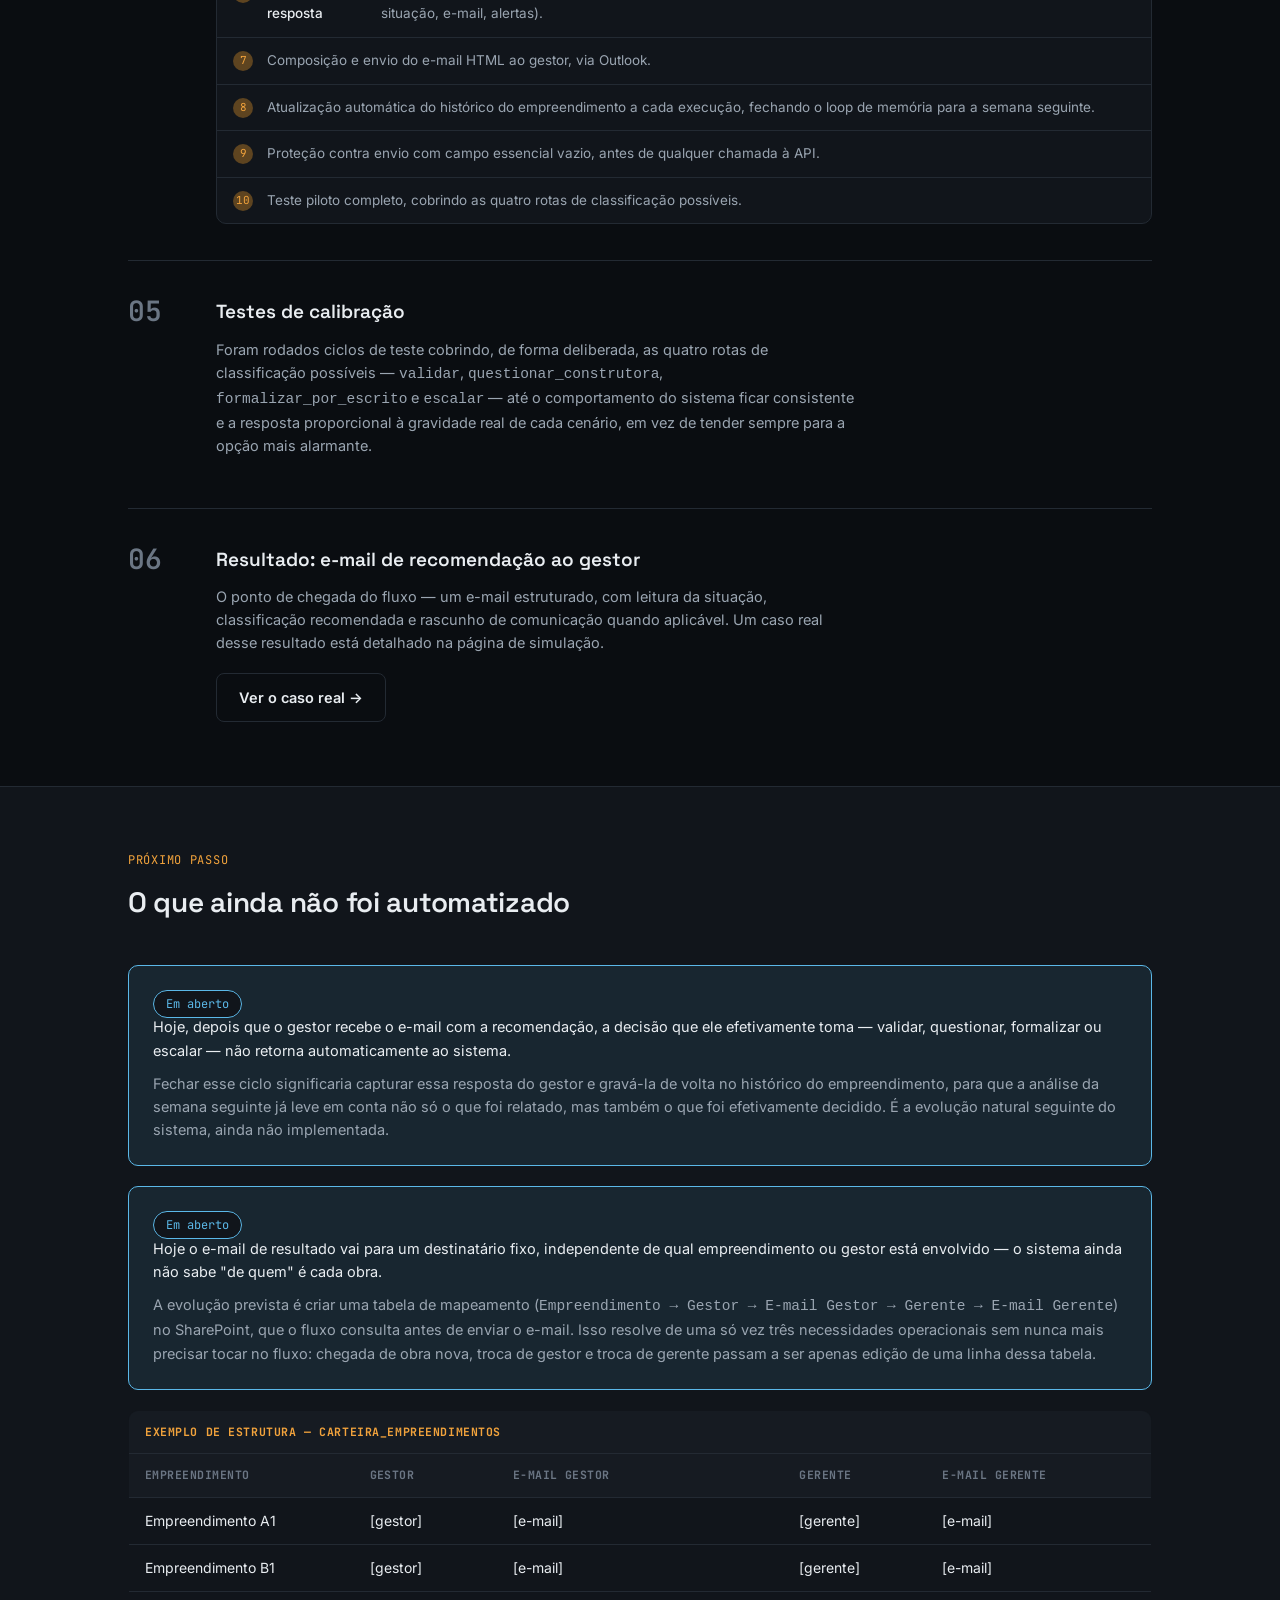
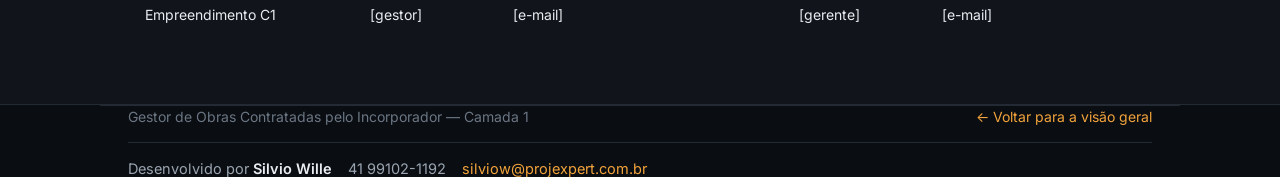
==== commit 28ccad3d: "202606 update 9h" ====
--- a/construcao.html
+++ b/construcao.html
@@ -174,6 +174,40 @@
         do sistema, ainda não implementada.
       </p>
     </div>
+
+    <div class="next-step-card" style="margin-top: 20px;">
+      <span class="tag">Em aberto</span>
+      <p>
+        Hoje o e-mail de resultado vai para um destinatário fixo, independente
+        de qual empreendimento ou gestor está envolvido — o sistema ainda não
+        sabe "de quem" é cada obra.
+      </p>
+      <p>
+        A evolução prevista é criar uma tabela de mapeamento
+        (<code>Empreendimento → Gestor → E-mail Gestor → Gerente → E-mail
+        Gerente</code>) no SharePoint, que o fluxo consulta antes de enviar o
+        e-mail. Isso resolve de uma só vez três necessidades operacionais sem
+        nunca mais precisar tocar no fluxo: chegada de obra nova, troca de
+        gestor e troca de gerente passam a ser apenas edição de uma linha
+        dessa tabela.
+      </p>
+    </div>
+
+    <div class="data-table-scroll" style="margin-top: 20px;">
+      <table class="data-table data-table--wide">
+        <tr class="group-row"><th colspan="5">Exemplo de estrutura — Carteira_Empreendimentos</th></tr>
+        <tr>
+          <th>Empreendimento</th>
+          <th>Gestor</th>
+          <th>E-mail Gestor</th>
+          <th>Gerente</th>
+          <th>E-mail Gerente</th>
+        </tr>
+        <tr><td>Empreendimento A1</td><td>[gestor]</td><td>[e-mail]</td><td>[gerente]</td><td>[e-mail]</td></tr>
+        <tr><td>Empreendimento B1</td><td>[gestor]</td><td>[e-mail]</td><td>[gerente]</td><td>[e-mail]</td></tr>
+        <tr><td>Empreendimento C1</td><td>[gestor]</td><td>[e-mail]</td><td>[gerente]</td><td>[e-mail]</td></tr>
+      </table>
+    </div>
   </div>
 </section>
 
--- a/assets/css/style.css
+++ b/assets/css/style.css
@@ -591,6 +591,46 @@
   .book-card { flex-direction: column; text-align: center; }
 }
 
+.cycle-grid {
+  display: grid;
+  grid-template-columns: repeat(4, 1fr);
+  gap: 18px;
+}
+.cycle-card {
+  background: var(--bg-1);
+  border: 1px solid var(--line);
+  border-radius: var(--radius);
+  padding: 22px;
+}
+.cycle-card.cycle-highlight {
+  border-color: var(--amber);
+  background: linear-gradient(135deg, var(--bg-2), var(--bg-1));
+}
+.cycle-week {
+  font-family: var(--f-mono);
+  font-size: 11.5px;
+  color: var(--amber);
+  text-transform: uppercase;
+  letter-spacing: 0.05em;
+  display: block;
+  margin-bottom: 10px;
+}
+.cycle-card h4 {
+  font-family: var(--f-body);
+  font-size: 15px;
+  font-weight: 600;
+  color: var(--text-0);
+  margin: 0 0 8px 0;
+}
+.cycle-card p { color: var(--text-1); font-size: 13.5px; margin: 0; }
+
+@media (max-width: 880px) {
+  .cycle-grid { grid-template-columns: repeat(2, 1fr); }
+}
+@media (max-width: 600px) {
+  .cycle-grid { grid-template-columns: 1fr; }
+}
+
 /* ---------- Cards / grid ---------- */
 .card-grid {
   display: grid;
@@ -723,6 +763,21 @@
   text-transform: uppercase;
   letter-spacing: 0.05em;
 }
+
+/* Variante: cabeçalho horizontal, várias colunas de dados (não par campo/valor) */
+.data-table--wide th { width: auto; white-space: nowrap; }
+.data-table--wide td { white-space: nowrap; }
+.data-table--wide th:first-child,
+.data-table--wide td:first-child { width: 22%; }
+.data-table--wide th:nth-child(2),
+.data-table--wide td:nth-child(2) { width: 14%; }
+.data-table--wide th:nth-child(3),
+.data-table--wide td:nth-child(3) { width: 28%; }
+.data-table--wide th:nth-child(4),
+.data-table--wide td:nth-child(4) { width: 14%; }
+.data-table--wide th:nth-child(5),
+.data-table--wide td:nth-child(5) { width: 22%; }
+
 
 /* Evidence trail — signature element */
 .trail {
